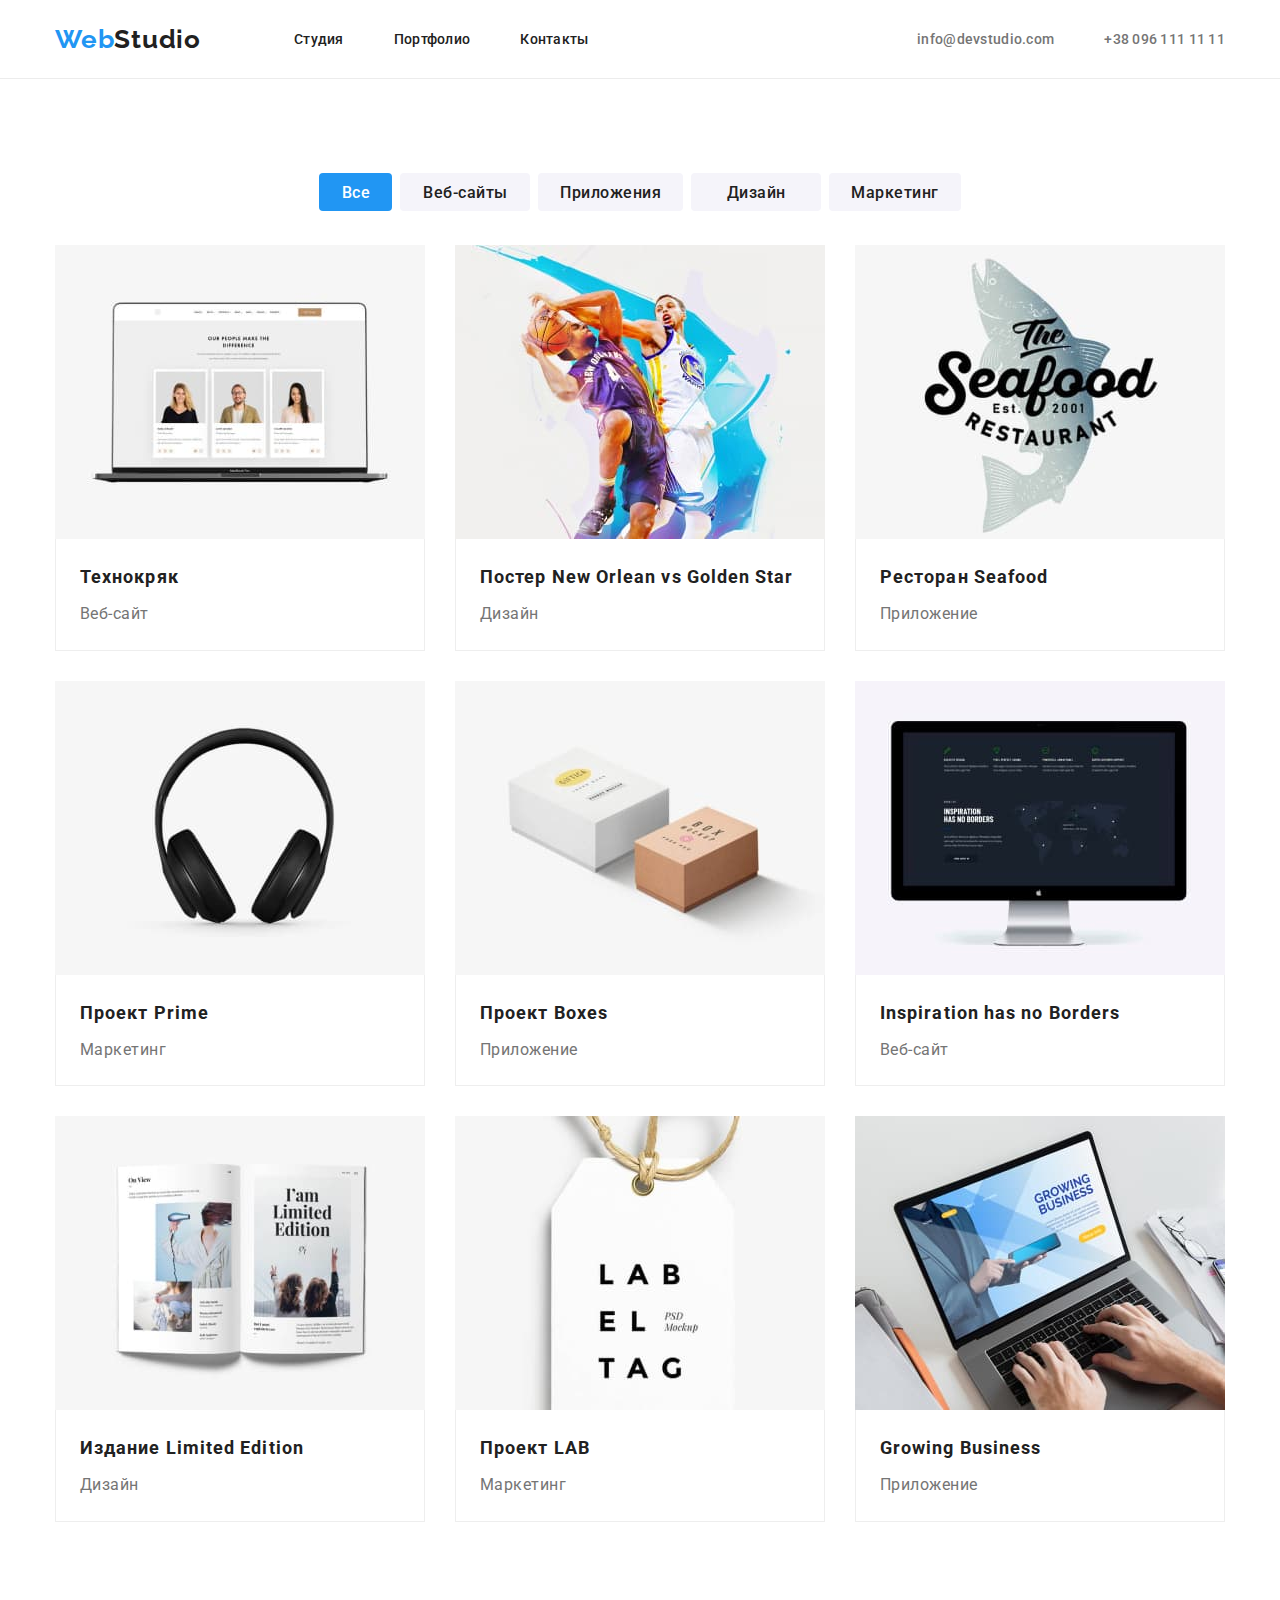
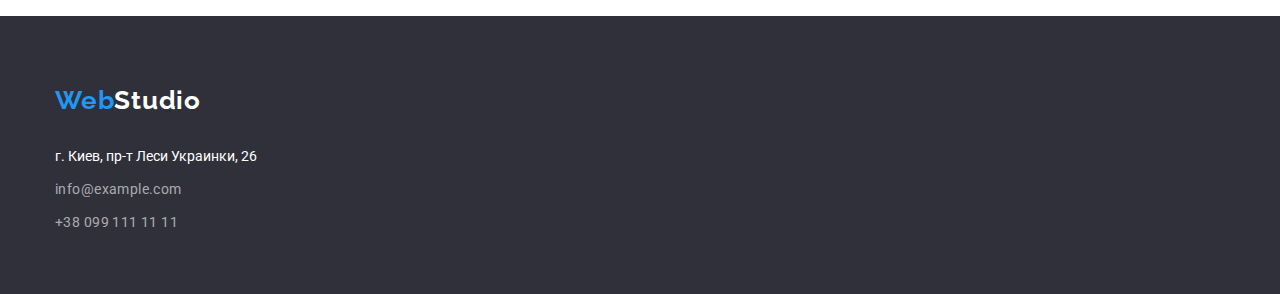
==== portfolio.html @ c6fad5aa "добавляет репозиторий с дз3" ====
<!DOCTYPE html>
<html lang="ru">

<head>
    <meta charset="UTF-8">
    <meta http-equiv="X-UA-Compatible" content="IE=edge">
    <meta name="viewport" content="width=device-width, initial-scale=1.0">
    <title>Portfolio</title>
    <link rel="preconnect" href="https://fonts.gstatic.com">
    <link href="https://fonts.googleapis.com/css2?family=Raleway:wght@700&family=Roboto:wght@400;500;700;900&display=swap"
        rel="stylesheet">
    <link rel="stylesheet" href="https://cdnjs.cloudflare.com/ajax/libs/modern-normalize/1.0.0/modern-normalize.min.css" />
    <link rel="stylesheet" href="./css/styles.css" />
</head>

<body class="page">
    <header class="header">
        <div class="container">
            <nav class="navigation">
                <a href="" class="logo"><span class="web">Web</span><span class="studio">Studio</span></a>
                <ul class="site-nav">
                    <li class="item"><a href="./index.html">Студия</a></li>
                    <li class="item"><a class="highlighted" href="./portfolio.html">Портфолио</a></li>
                    <li class="item"><a href="">Контакты</a></li>
                </ul>
                <ul class="contacts">
                    <li class="item"><a href="mailto:info@devstudio.com">info@devstudio.com</a></li>
                    <li class="item"><a href="tel:+380961111111">+38 096 111 11 11</a></li>
                </ul>
            </nav>
        </div>
    </header>
    <section class="section">
        <div class="container">
        <h2 class="hidden-section">скрытый заголовок</h2>
            <ul class="buttons-menu">
                <li> <button class="prime-button" class="buttons" type="button">Все</button></li>
                <li> <button class="buttons" type="button">Веб-сайты</button></li>
                <li> <button class="buttons" type="button">Приложения</button></li>
                <li> <button class="buttons" type="button">Дизайн</button></li>
                <li> <button class="buttons" type="button">Маркетинг</button></li>
            </ul>
       <ul class="type-box">
            <li class="type-box-item">
                <img src="./imagen/group.jpg" alt="команда" width="370">
                <div class="type-container">
                    <h3 class="type">Технокряк</h3>
                    <p class="type-develop">Веб-сайт</p>
                </div>
            </li>
            <li class="type-box-item"> 
                <img src="./imagen/project2.jpg" alt="постер" width="370">
                <div class="type-container">
                    <h3 class="type" lang="en">Постер New Orlean vs Golden Star</h3>
                    <p class="type-develop">Дизайн</p>
                </div>
            </li>
            <li class="type-box-item">
                <img src="./imagen/project3.jpg" alt="логотип" width="370">
                <div class="type-container">
                    <h3 class="type" lang="en">Ресторан Seafood</h3>
                    <p class="type-develop">Приложение</p>
                </div>
            </li>
            <li class="type-box-item">
                <img src="./imagen/project4.jpg" alt="наушники" width="370">
                <div class="type-container">
                    <h3 class="type" lang="en">Проект Prime</h3>
                    <p class="type-develop">Маркетинг</p>
                </div>
            </li>
            <li class="type-box-item">
                <img src="./imagen/project5.jpg" alt="коробки" width="370">
                <div class="type-container">
                    <h3 class="type" lang="en">Проект Boxes</h3>
                    <p class="type-develop">Приложение</p>
                </div>
            </li>
            <li class="type-box-item">
                <img src="./imagen/project6.jpg" alt="монитор" width="370">
                <div class="type-container">
                    <h3 class="type" lang="en">Inspiration has no Borders</h3>
                    <p class="type-develop">Веб-сайт</p>
                </div>
            </li>
            <li class="type-box-item">
                <img src="./imagen/project7.jpg" alt="книга" width="370">
                <div class="type-container">
                    <h3 class="type" lang="en">Издание Limited Edition</h3>
                    <p class="type-develop">Дизайн</p>
                </div>
            </li>
            <li class="type-box-item">
                <img src="./imagen/project8.jpg" alt="лейб" width="370">
                <div class="type-container">
                    <h3 class="type" lang="en">Проект LAB</h3>
                    <p class="type-develop">Маркетинг</p>
                </div>
            </li>
            <li class="type-box-item">
                <img src="./imagen/project9.jpg" alt="ноутбук" width="370">
                <div class="type-container">
                    <h3 class="type" lang="en">Growing Business</h3>
                    <p class="type-develop">Приложение</p>
                </div>
            </li>
       </ul>
       </div>
   </section>
    <footer class="footer">
        <div class="container">
        <a class="logo" href=""><span class="web">Web</span><span class="studio-footer">Studio</span></a>
        <address class="street">
            <p class="location">г. Киев, пр-т Леси Украинки, 26</p>
            <ul class="contact-footer">
                <li class="footer-link"> <a href="mailto:info@example.com">info@example.com</a></li>
                <li class="footer-link"> <a href="tel:+380991111111">+38 099 111 11 11</a></li>
            </ul>
        </address>
        </div>
    </footer>

</body> 
</html>
---- css/styles.css ----
:root {
  --primary-text-color: rgba(117, 117, 117, 1);
  --title-text-color: rgba(33, 33, 33, 1);
  --accent-color: rgba(33, 150, 243, 1);
  --white-color: rgba(255, 255, 255, 1);
  --secondary-background-color: rgba(47, 48, 58, 1);
  --team-color: rgba(245, 244, 250, 1);
  --line-color: rgba(236, 236, 236, 1);
  --hover-color: rgba(24, 140, 232, 1);
  --border-color: rgba(238, 238, 238, 1);
  --card-set-gap: 30px;
}
/* цвет основного текста rgba(117, 117, 117, 1) */
/* вторичный цвет текста #212121 */
/* белый #FFFFFF; */
/* акцент #2196F3; */
/* вторичный цвет фона #F5F4FA; #2F303A; */

.page {
  font-family: Roboto, sans-serif;
  color: var(--primary-text-color);
  background-color: var(--white-color);
  margin: 0;
}
ul {
  padding: 0;
  margin: 0;
  list-style: none;
}
a {
  text-decoration: none;
}
h2 {
  margin: 0;
  padding: 0;
}
p {
  display: inline-block;
  margin: 0;
}
/*  ЛОГОТИП */
.logo {
  margin-right: 93px;
  font-family: raleway;
  font-size: 26px;
  font-weight: 700;
  line-height: 1.9;
  letter-spacing: 0.03em;
}
.logo .web {
  color: var(--accent-color);
}
.logo .studio {
  color: var(--title-text-color);
}
.studio-footer {
  color: var(--white-color);
}
/* НАВИГАЦИЯ */
.site-nav a {
  display: block;
  display: flex;
  padding-top: 32px;
  padding-bottom: 31px;

  color: var(--title-text-color);
  font-size: 14px;
  font-weight: 500;
  line-height: 1.1;
  letter-spacing: 0.02em;
}
.site-nav a:hover,
.site-nav a:focus,
.site-nav a:active {
  color: var(--accent-color);
}
.highlighted:visited {
  color: var(--accent-color);
}

/* ГЕРОЙ */
.hero {
  background-color: var(--secondary-background-color);
  text-align: center;
}
.hero-title {
  margin-top: 0;
  margin-bottom: var(--card-set-gap);
  color: var(--white-color);
  font-size: 44px;
  font-weight: 900;
  line-height: 1.4;
  letter-spacing: 0.06em;
  text-transform: uppercase;
}

/* КНОПКА ГЕРОЙ */
.hero-button {
  border-radius: 4px;
  padding: 10px 32px;
  display: inline-block;
  min-width: 200px;
  height: 50px;
  color: var(--white-color);
  background-color: var(--accent-color);
  font-weight: 700;
  font-size: 16px;
  line-height: 1.9;
  letter-spacing: 0.06em;
  text-align: center;
  border: none;
}
.hero-button:hover,
.hero-button:focus {
  cursor: pointer;
  background-color: var(--hover-color);
}
/* КОНТЕНТ */
.feature-list-title {
  margin: 0;
  padding: 0;
  color: var(--title-text-color);
  font-size: 14px;
  font-weight: 700;
  line-height: 1.1;
  letter-spacing: 0.03em;
  text-transform: uppercase;
}
.feature-list-text {
  font-size: 14px;
  line-height: 1.7;
  letter-spacing: 0.03em;
}
.team-section {
  background-color: var(--team-color);
}
.section-title {
  color: var(--title-text-color);
  font-size: 36px;
  font-weight: 700;
  line-height: 1.2;
  letter-spacing: 0.03em;
  text-align: center;
}
.name {
  color: var(--title-text-color);
  font-size: 16px;
  font-weight: 500;
  line-height: 1.2;
  letter-spacing: 0.03em;
}
.profession {
  font-size: 16px;
  line-height: 1.2;
  letter-spacing: 0.03em;
}
/* КНОПКИ */
.buttons {
  min-width: 130px;
  min-height: 38px;
  display: inline-block;
  padding: 6px 22px;
  border-radius: 4px;
  text-align: center;
  background-color: var(--team-color);
  color: var(--title-text-color);
  font-size: 16px;
  font-weight: 500;
  line-height: 1.6;
  letter-spacing: 0.03em;
  filter: var(--accent-color);
  font-family: inherit;
  border: none;
}
.buttons:hover,
.buttons:focus {
  background-color: var(--accent-color);
  color: var(--white-color);
  cursor: pointer;
}

.prime-button {
  min-width: 73px;
  min-height: 38px;
  display: inline-block;
  padding: 6px 22px;
  border-radius: 4px;
  text-align: center;
  background-color: var(--accent-color);
  color: var(--white-color);
  font-size: 16px;
  font-weight: 500;
  line-height: 1.6;
  letter-spacing: 0.03em;
  border: none;
}

/* КОНТАКТИ */
.contacts a {
  display: block;
  display: flex;
  padding-top: 32px;
  padding-bottom: 31px;
  color: var(--primary-text-color);
  font-size: 14px;
  font-weight: 500;
  line-height: 1.1;
  letter-spacing: 0.02em;
}
.contacts a:hover,
.contacts a:focus {
  color: var(--accent-color);
}
/* ФУТЕР */
.footer {
  background-color: var(--secondary-background-color);
}
.contact-footer a {
  color: rgba(255, 255, 255, 0.6);
  line-height: 1.7;
  letter-spacing: 0.03em;
}
.contact-footer a:hover,
.contact-footer a:focus {
  color: var(--accent-color);
}
.street {
  font-style: normal;
  font-size: 14px;
  color: var(--white-color);
  line-height: 1.7;
  margin-top: 20px;
}

/* РАЗРАБОТКА */
.type {
  color: var(--title-text-color);
  font-weight: 700;
  font-size: 18px;
  line-height: 2;
  letter-spacing: 0.06em;
}

.type-develop {
  font-size: 16px;
  line-height: 1.9;
  letter-spacing: 0.03em;
  color: var(--primary-text-color);
}

/* СТИЛИЗАЦИЯ ГЕОММЕТРИИ САЙТА */
html {
  box-sizing: border-box;
}
*,
*::before,
*::after {
  box-sizing: inherit;
}
/* КОНТЕЙНЕР */
.container {
  width: 1200px;
  padding-left: 15px;
  padding-right: 15px;
  margin: 0 auto;
}
/* ГЕРОЙ */
.hero-section {
  padding-top: 200px;
  padding-bottom: 200px;
}
/* СКРЫТЫЕ СЕКЦИИ */
.hidden-section {
  position: absolute;
  width: 1px;
  height: 1px;
  margin: -1px;
  border: 0;
  padding: 0;
  clip: rect(0 0 0 0);
  overflow: hidden;
}
/* ШАПКА */
.header {
  border-bottom: 1px solid;
  border-color: var(--line-color);
}
.site-nav {
  display: flex;
}
.site-nav .item:not(:last-child) {
  margin-right: 50px;
}
.contacts {
  display: flex;
  margin-left: auto;
}
.contacts .item:not(:last-child) {
  margin-right: 50px;
}
.navigation {
  display: flex;
  align-items: center;
}

/* КОНТЕНТ */
.feature-section {
  display: flex;
  align-items: center;
}
.feature-list-title {
  margin-bottom: 10px;
}
.feature:not(:last-child) {
  margin-right: var(--card-set-gap);
}
/* НАШИ РАБОТЫ */
.section-work {
  padding-bottom: 94px;
  display: flex;
  flex-wrap: wrap;
}

.section-title {
  text-align: center;
  margin-bottom: 50px;
}
.our-work {
  display: flex;
}
.work:not(:last-child) {
  margin-right: var(--card-set-gap);
}
/* КАРТОЧКИ */
.team-section-item > img {
  display: block;
  max-width: 100%;
  height: auto;
}
.team-box {
  display: flex;
}
.team-box > li {
  background: var(--white-color);
  width: 270px;
  box-shadow: 0px 1px 3px rgba(0, 0, 0, 0.12), 0px 1px 1px rgba(0, 0, 0, 0.14),
    0px 2px 1px rgba(0, 0, 0, 0.2);
  border-radius: 0px 0px 4px 4px;
}
.team-section-item {
  margin-bottom: 10px;
  text-align: center;
}
.team-section-item:not(:last-child) {
  margin-right: var(--card-set-gap);
}
.profession {
  margin-bottom: var(--card-set-gap);
}
/* СЕКЦИИ */
.section {
  padding-top: 94px;
  padding-bottom: 94px;
}

/* КНОПКИ */
.buttons-menu {
  display: flex;
  justify-content: center;
  margin-bottom: 34px;
}
.buttons-menu li:not(:last-child) {
  margin-right: 8px;
}
/* КАРТОЧКИ РАЗРАБОТОК */

.type-container {
  display: block;
  background-color: var(--white-color);
  width: 370px;
  border: 1px solid;
  color: var(--border-color);
  border-width: 0 1px 1px 1px;
  padding-left: 24px;
  padding-top: 20px;
}
.type-box {
  display: block;
  display: flex;
  flex-wrap: wrap;
}
.type-box-item img {
  display: block;
  max-width: 100%;
  height: auto;
}

.type-box-item {
  display: block;
  background-color: var(--white-color);
  max-width: 100%;
}
.type-box-item {
  flex-basis: calc((100% - 60px) / 3);
}
.type-box-item:not(:nth-child(3n)) {
  margin-right: 30px;
}

.type-box-item:not(:nth-last-child(-n +3)) {
  margin-bottom: 30px;
}
.type-box-item .type {
  margin-top: 0;
  margin-bottom: 4px;
}
.type-develop {
  margin-bottom: 20px;
}

/* ФУТЕР */
.footer {
  padding-top: 60px;
  padding-bottom: 60px;
}
.footer .logo {
  margin-bottom: 20px;
}
.location {
  margin-bottom: 9px;
}
.footer-link:not(:last-child) {
  margin-bottom: 9px;
}
.street > .location {
  margin-bottom: 9px;
}
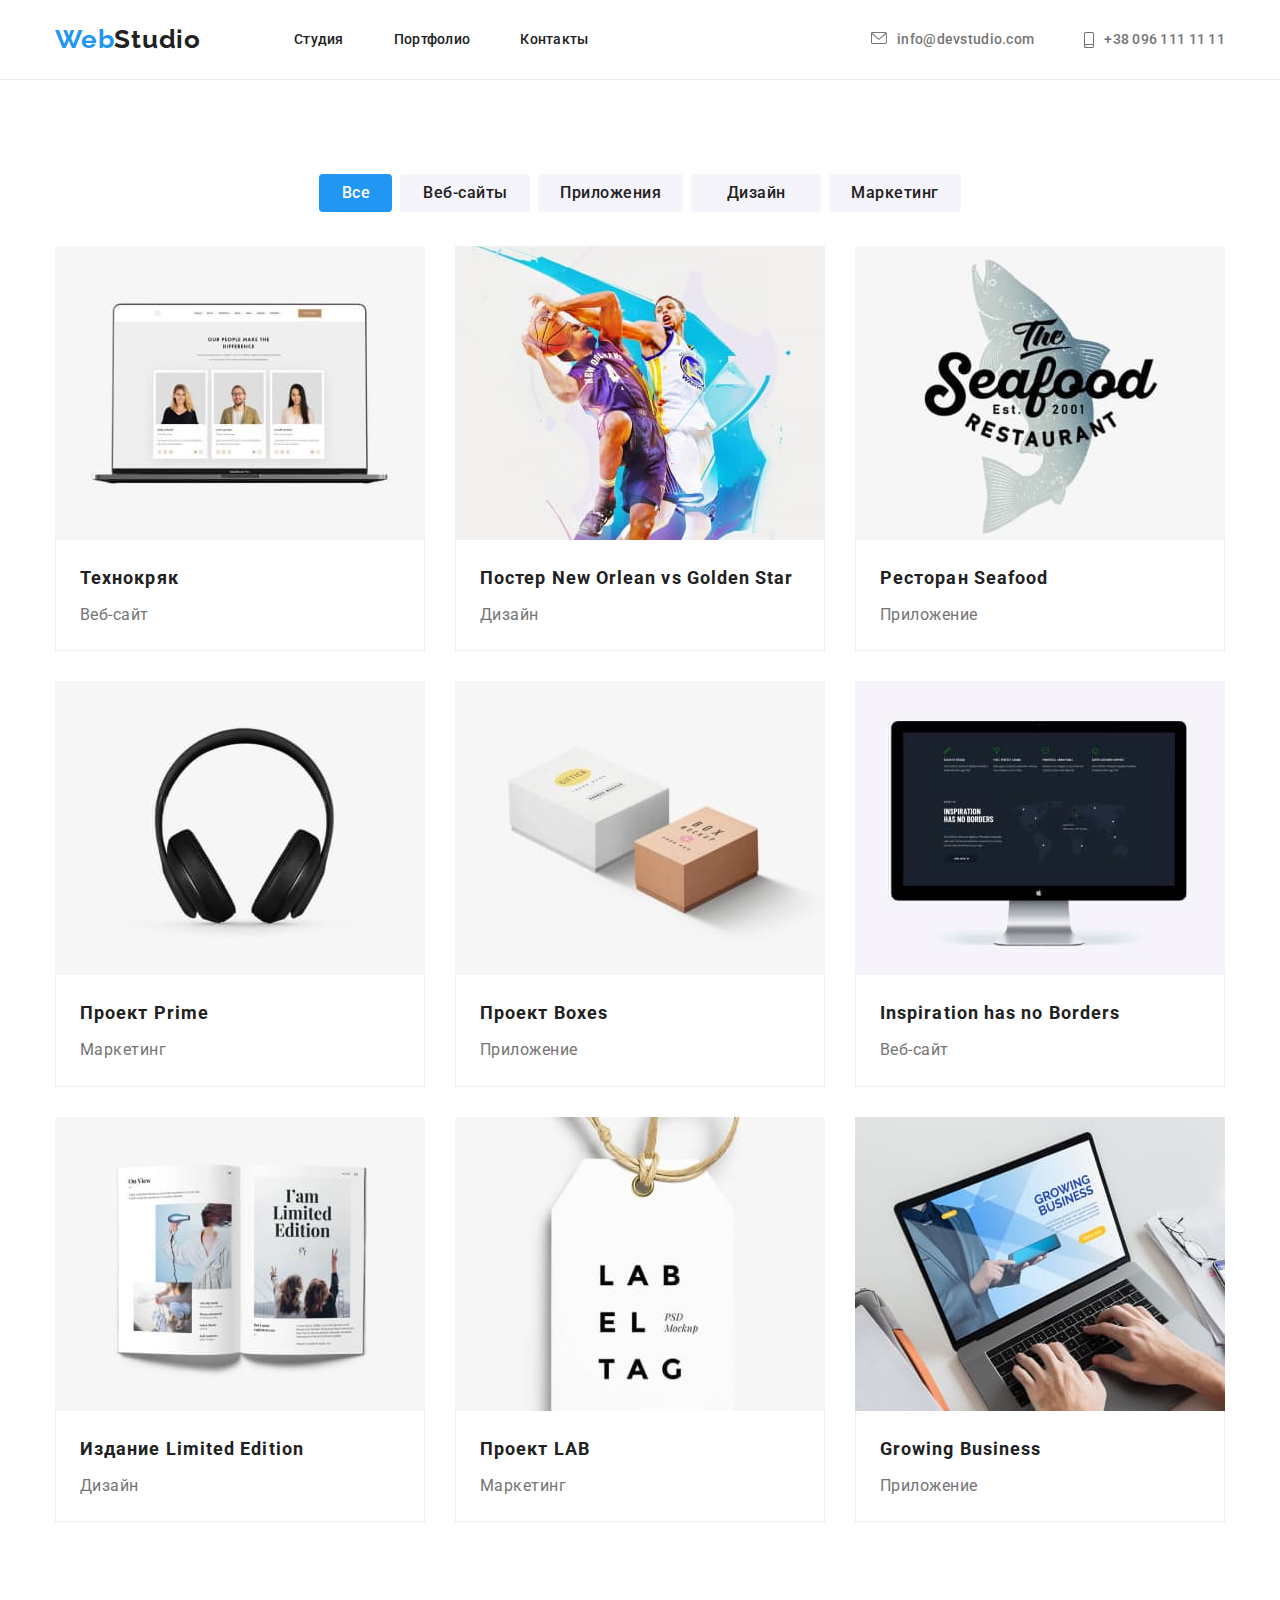
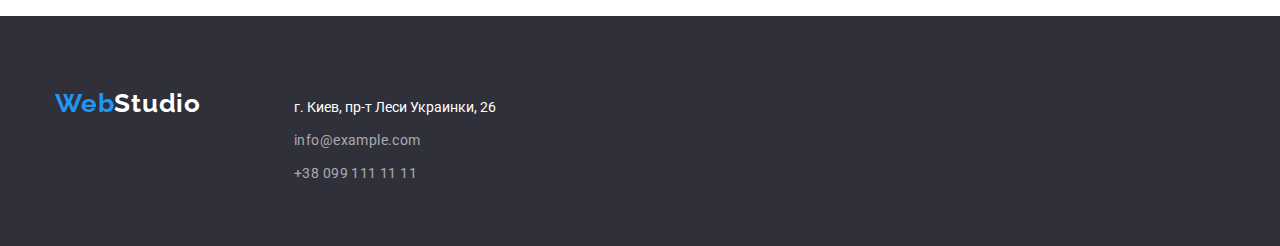
==== commit 2eb3c525: "добавляет иконки и позиционирует" ====
--- a/portfolio.html
+++ b/portfolio.html
@@ -24,8 +24,18 @@
                     <li class="item"><a href="">Контакты</a></li>
                 </ul>
                 <ul class="contacts">
-                    <li class="item"><a href="mailto:info@devstudio.com">info@devstudio.com</a></li>
-                    <li class="item"><a href="tel:+380961111111">+38 096 111 11 11</a></li>
+                    <li class="item item-link">
+                        <a href="mailto:info@devstudio.com">
+                            <svg class="mail-icon">
+                                <use href="./imagen/icon/symbol-defs.svg#icon-envelope"></use>
+                            </svg>info@devstudio.com</a>
+                    </li>
+                    <li class="item item-link">
+                        <a href="tel:+380961111111">
+                            <svg class="phone-icon">
+                                <use href="./imagen/icon/symbol-defs.svg#icon-smartphone"></use>
+                            </svg> +38 096 111 11 11</a>
+                    </li>
                 </ul>
             </nav>
         </div>
@@ -42,67 +52,85 @@
             </ul>
        <ul class="type-box">
             <li class="type-box-item">
+                <a href="">
                 <img src="./imagen/group.jpg" alt="команда" width="370">
                 <div class="type-container">
                     <h3 class="type">Технокряк</h3>
                     <p class="type-develop">Веб-сайт</p>
                 </div>
+                </a>
             </li>
             <li class="type-box-item"> 
+                <a href="">
                 <img src="./imagen/project2.jpg" alt="постер" width="370">
                 <div class="type-container">
                     <h3 class="type" lang="en">Постер New Orlean vs Golden Star</h3>
                     <p class="type-develop">Дизайн</p>
                 </div>
+                </a>
             </li>
             <li class="type-box-item">
+                <a href="">
                 <img src="./imagen/project3.jpg" alt="логотип" width="370">
                 <div class="type-container">
                     <h3 class="type" lang="en">Ресторан Seafood</h3>
                     <p class="type-develop">Приложение</p>
                 </div>
+                </a>
             </li>
             <li class="type-box-item">
+                <a href="">
                 <img src="./imagen/project4.jpg" alt="наушники" width="370">
                 <div class="type-container">
                     <h3 class="type" lang="en">Проект Prime</h3>
                     <p class="type-develop">Маркетинг</p>
                 </div>
+                </a>
             </li>
             <li class="type-box-item">
+                <a href="">
                 <img src="./imagen/project5.jpg" alt="коробки" width="370">
                 <div class="type-container">
                     <h3 class="type" lang="en">Проект Boxes</h3>
                     <p class="type-develop">Приложение</p>
                 </div>
+                </a>
             </li>
             <li class="type-box-item">
+                <a href="">
                 <img src="./imagen/project6.jpg" alt="монитор" width="370">
                 <div class="type-container">
                     <h3 class="type" lang="en">Inspiration has no Borders</h3>
                     <p class="type-develop">Веб-сайт</p>
                 </div>
+                </a>
             </li>
             <li class="type-box-item">
+                <a href="">
                 <img src="./imagen/project7.jpg" alt="книга" width="370">
                 <div class="type-container">
                     <h3 class="type" lang="en">Издание Limited Edition</h3>
                     <p class="type-develop">Дизайн</p>
                 </div>
+                </a>
             </li>
             <li class="type-box-item">
+                <a href="">
                 <img src="./imagen/project8.jpg" alt="лейб" width="370">
                 <div class="type-container">
                     <h3 class="type" lang="en">Проект LAB</h3>
                     <p class="type-develop">Маркетинг</p>
                 </div>
+                </a>
             </li>
             <li class="type-box-item">
+                <a href="">
                 <img src="./imagen/project9.jpg" alt="ноутбук" width="370">
                 <div class="type-container">
                     <h3 class="type" lang="en">Growing Business</h3>
                     <p class="type-develop">Приложение</p>
                 </div>
+                </a>
             </li>
        </ul>
        </div>
--- a/css/styles.css
+++ b/css/styles.css
@@ -8,6 +8,9 @@
   --line-color: rgba(236, 236, 236, 1);
   --hover-color: rgba(24, 140, 232, 1);
   --border-color: rgba(238, 238, 238, 1);
+  --bg-hero-color: rgba(196, 196, 196, 1);
+  --bg-hero-gradient: rgba(47, 48, 58, 0.4);
+  --icon-color: rgba(175, 177, 184, 1);
   --card-set-gap: 30px;
 }
 /* цвет основного текста rgba(117, 117, 117, 1) */
@@ -80,8 +83,15 @@
 
 /* ГЕРОЙ */
 .hero {
-  background-color: var(--secondary-background-color);
-  text-align: center;
+  min-width: 1600px;
+  height: 600px;
+  background-color: var(--bg-hero-gradient);
+  background-image: linear-gradient(to right, rgba(47, 58, 57, 0.4), rgba(47, 48, 58, 0.4)), url(../imagen/imghero.jpg);
+  text-align: center;
+  background-repeat: no-repeat;
+  background-position: center;
+  background-size: auto;
+
 }
 .hero-title {
   margin-top: 0;
@@ -177,6 +187,9 @@
   background-color: var(--accent-color);
   color: var(--white-color);
   cursor: pointer;
+  box-shadow: 0px 1px 3px rgba(0, 0, 0, 0.12), 0px 1px 1px rgba(0, 0, 0, 0.14),
+    0px 2px 1px rgba(0, 0, 0, 0.2);
+  border-radius: 0px 0px 4px 4px;
 }
 
 .prime-button {
@@ -193,6 +206,12 @@
   line-height: 1.6;
   letter-spacing: 0.03em;
   border: none;
+}
+.prime-button:hover,
+.prime-button:focus{
+box-shadow: 0px 1px 3px rgba(0, 0, 0, 0.12), 0px 1px 1px rgba(0, 0, 0, 0.14),
+    0px 2px 1px rgba(0, 0, 0, 0.2);
+  border-radius: 0px 0px 4px 4px;
 }
 
 /* КОНТАКТИ */
@@ -355,7 +374,7 @@
   margin-right: var(--card-set-gap);
 }
 .profession {
-  margin-bottom: var(--card-set-gap);
+  margin-bottom: 16px;
 }
 /* СЕКЦИИ */
 .section {
@@ -403,6 +422,13 @@
 .type-box-item {
   flex-basis: calc((100% - 60px) / 3);
 }
+
+.type-box-item:hover,
+.type-box-item:focus {
+box-shadow: 0px 1px 3px rgba(0, 0, 0, 0.12), 0px 1px 1px rgba(0, 0, 0, 0.14),
+    0px 2px 1px rgba(0, 0, 0, 0.2);
+  border-radius: 0px 0px 4px 4px;
+}
 .type-box-item:not(:nth-child(3n)) {
   margin-right: 30px;
 }
@@ -435,3 +461,109 @@
 .street > .location {
   margin-bottom: 9px;
 }
+
+/* СТИЛИЗАЦИЯ ИЗОБРАЖЕНИЙ И ИКОНОК */
+
+/* ИКОНКИ КОНТАКТОВ ХЕДЕРА */
+ .mail-icon {
+  width: 16px;
+  height: 12px;
+  margin-right: 10px;
+  fill: currentColor;
+} 
+.phone-icon {
+  width: 10px;
+  height: 16px;
+  margin-right: 10px;
+  fill: currentColor;
+}
+/* ИКОНКИ СЕКЦИИ ПРЕИМУЩЕСТВА */
+.feature-icon {
+  display: flex;
+  background-repeat: no-repeat;
+  background-position: 50% 50%;
+  background-color: var(--team-color);
+  content: "";
+  justify-content: center;
+  align-items: center;
+  width: 270px;
+  height: 120px;
+  border-radius: 4px;
+  margin-bottom: 30px;
+}
+
+
+/* ИКОНКИ КАРТОЧЕК */
+.team-icon{
+display: flex;
+justify-content: center;
+padding-bottom: var(--card-set-gap); 
+}
+.team-icon-item {
+  display: flex;
+  background-repeat: no-repeat;
+  justify-content: center;
+  align-items: center;
+   width: 44px;
+  height: 44px;
+  border-radius: 50%;
+  stroke: var(--icon-color);
+}
+.team-link{
+  min-width: 100%;
+  display: inline-block;
+  fill: var(--icon-color);
+  
+}
+.team-link:hover,
+.team-link:focus {
+  border-radius: 50%;
+  fill: var(--white-color);
+  stroke: var(--white-color);
+
+}
+.team-icon-item:hover,
+.team-icon-item:focus {
+  border-radius: 50%;
+  background-color: var(--accent-color);
+  fill: var(--white-color);
+}
+/*  ПОСТОЯННЫЕ КЛИЕНТЫ */
+.client-link {
+  display: inline-flex;
+  justify-content: center;
+  align-items: center;
+  min-width: 100%;
+  border: 1px solid var(--icon-color);
+  border-radius: 4px;
+  width: 170px;
+  height: 92px;
+  fill: var(--icon-color);
+  
+}
+.client-link:hover,
+.client-link:focus {
+  fill: var(--accent-color);
+  border-color: var(--accent-color);
+}
+.clients {
+display: flex;
+justify-content: space-between;
+align-items: center;
+margin-bottom: 0;
+}
+/* ИКОНКИ ФУТЕРА */
+
+.footer .container {
+  display: flex;
+  align-items: baseline;
+}
+
+.ft-box {
+  display: flex;
+  margin-left: 70px;
+}
+
+.conect { 
+  color: var(--white-color);
+}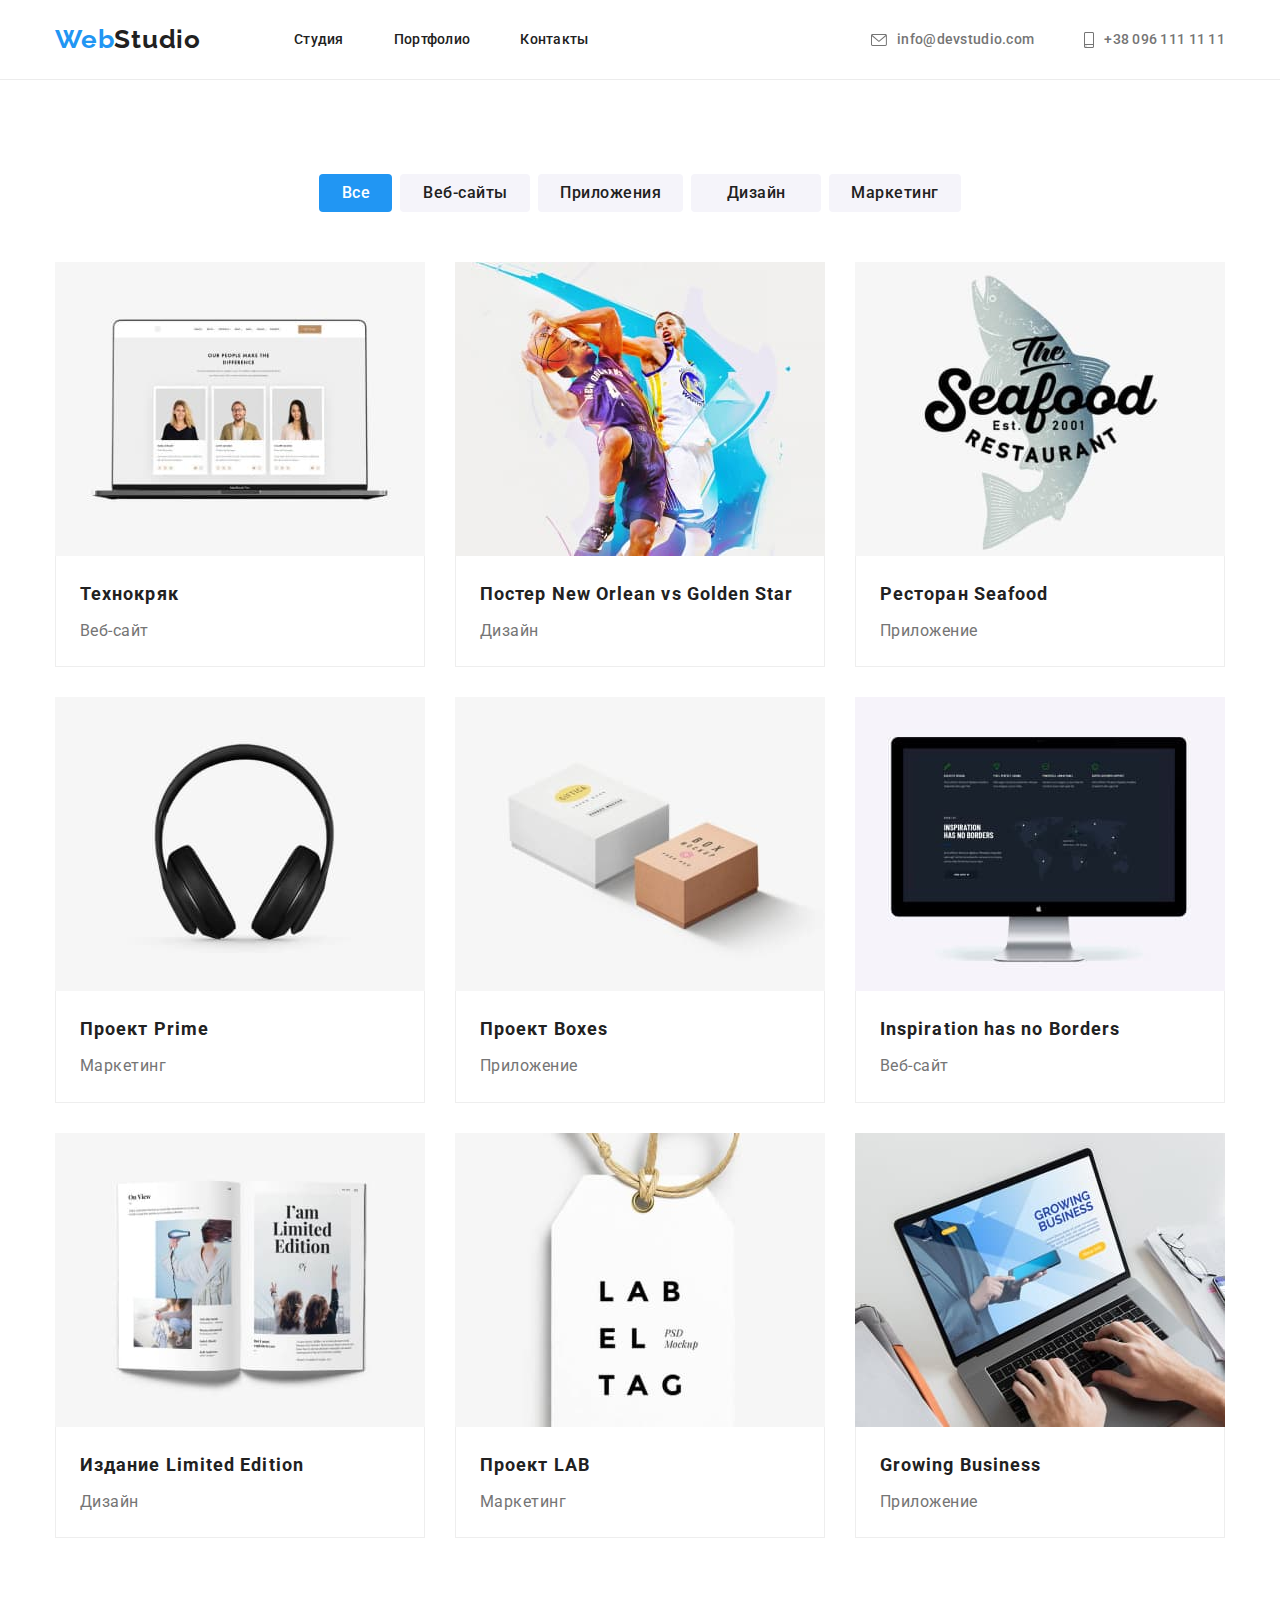
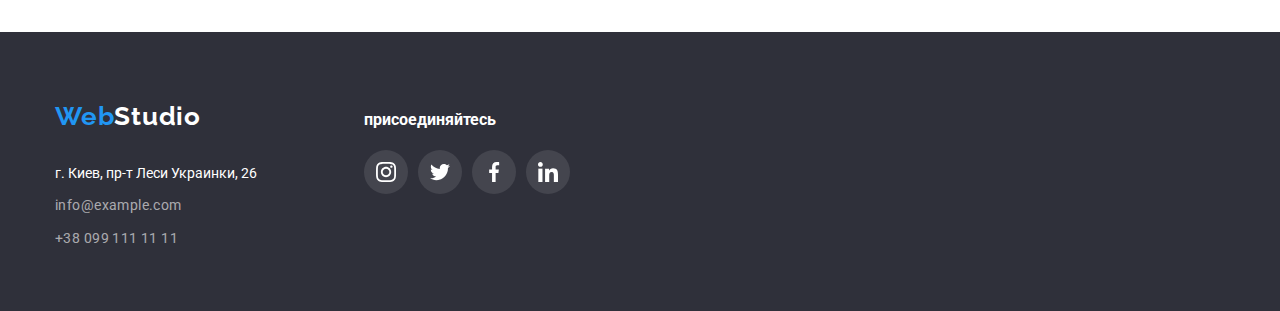
==== commit ad2d7a61: "добавляет стили иконкам" ====
--- a/portfolio.html
+++ b/portfolio.html
@@ -23,6 +23,8 @@
                     <li class="item"><a class="highlighted" href="./portfolio.html">Портфолио</a></li>
                     <li class="item"><a href="">Контакты</a></li>
                 </ul>
+            </nav>
+            <div>
                 <ul class="contacts">
                     <li class="item item-link">
                         <a href="mailto:info@devstudio.com">
@@ -37,7 +39,7 @@
                             </svg> +38 096 111 11 11</a>
                     </li>
                 </ul>
-            </nav>
+            </div>
         </div>
     </header>
     <section class="section">
@@ -52,7 +54,7 @@
             </ul>
        <ul class="type-box">
             <li class="type-box-item">
-                <a href="">
+                <a href="" class="type-link">
                 <img src="./imagen/group.jpg" alt="команда" width="370">
                 <div class="type-container">
                     <h3 class="type">Технокряк</h3>
@@ -137,14 +139,49 @@
    </section>
     <footer class="footer">
         <div class="container">
-        <a class="logo" href=""><span class="web">Web</span><span class="studio-footer">Studio</span></a>
-        <address class="street">
-            <p class="location">г. Киев, пр-т Леси Украинки, 26</p>
-            <ul class="contact-footer">
-                <li class="footer-link"> <a href="mailto:info@example.com">info@example.com</a></li>
-                <li class="footer-link"> <a href="tel:+380991111111">+38 099 111 11 11</a></li>
-            </ul>
-        </address>
+            <div>
+                <a class="logo " href=""><span class="web">Web</span><span class="studio-footer">Studio</span></a>
+                <address class="street">
+                    <p class="location">г. Киев, пр-т Леси Украинки, 26</p>
+                    <ul class="contact-footer">
+                        <li class="footer-link"> <a href="mailto:info@example.com">info@example.com</a></li>
+                        <li class="footer-link"> <a href="tel:+380991111111">+38 099 111 11 11</a></li>
+                    </ul>
+                </address>
+            </div>
+            <div class="ft-box">
+                <b class="conect">присоединяйтесь</b>
+                <ul class="ft-icon-item">
+                    <li class="footer-icon">
+                        <a href="" class="ft-link">
+                            <svg class="" width="20" height="20">
+                                <use href="./imagen/icon/symbol-defs.svg#icon-instagram"></use>
+                            </svg>
+                        </a>
+                    </li>
+                    <li class="footer-icon">
+                        <a href="" class="ft-link">
+                            <svg width="20" height="20">
+                                <use href="./imagen/icon/symbol-defs.svg#icon-twitter"></use>
+                            </svg>
+                        </a>
+                    </li>
+                    <li class="footer-icon">
+                        <a href="" class="ft-link">
+                            <svg width="20" height="20">
+                                <use href="./imagen/icon/symbol-defs.svg#icon-facebook"></use>
+                            </svg>
+                        </a>
+                    </li>
+                    <li class="footer-icon">
+                        <a href="" class="ft-link">
+                            <svg width="20" height="20">
+                                <use href="./imagen/icon/symbol-defs.svg#icon-linkedin"></use>
+                            </svg>
+                        </a>
+                    </li>
+                </ul>
+            </div>
         </div>
     </footer>
 
--- a/css/styles.css
+++ b/css/styles.css
@@ -33,7 +33,7 @@
 a {
   text-decoration: none;
 }
-h2 {
+h1, h2, h3 {
   margin: 0;
   padding: 0;
 }
@@ -72,6 +72,10 @@
   line-height: 1.1;
   letter-spacing: 0.02em;
 }
+.header .container {
+  display: flex;
+  justify-content: space-between;
+}
 .site-nav a:hover,
 .site-nav a:focus,
 .site-nav a:active {
@@ -83,7 +87,7 @@
 
 /* ГЕРОЙ */
 .hero {
-  min-width: 1600px;
+  max-width: 1600px;
   height: 600px;
   background-color: var(--bg-hero-gradient);
   background-image: linear-gradient(to right, rgba(47, 58, 57, 0.4), rgba(47, 48, 58, 0.4)), url(../imagen/imghero.jpg);
@@ -91,7 +95,7 @@
   background-repeat: no-repeat;
   background-position: center;
   background-size: auto;
-
+  margin: 0 auto;
 }
 .hero-title {
   margin-top: 0;
@@ -158,6 +162,7 @@
   font-weight: 500;
   line-height: 1.2;
   letter-spacing: 0.03em;
+  margin-bottom: 10px;
 }
 .profession {
   font-size: 16px;
@@ -216,8 +221,8 @@
 
 /* КОНТАКТИ */
 .contacts a {
-  display: block;
-  display: flex;
+  display: flex;
+  align-items: center;
   padding-top: 32px;
   padding-bottom: 31px;
   color: var(--primary-text-color);
@@ -366,8 +371,11 @@
     0px 2px 1px rgba(0, 0, 0, 0.2);
   border-radius: 0px 0px 4px 4px;
 }
+
+.team-content {
+  padding: 30px 32px;
+}
 .team-section-item {
-  margin-bottom: 10px;
   text-align: center;
 }
 .team-section-item:not(:last-child) {
@@ -386,7 +394,7 @@
 .buttons-menu {
   display: flex;
   justify-content: center;
-  margin-bottom: 34px;
+  margin-bottom: 50px;
 }
 .buttons-menu li:not(:last-child) {
   margin-right: 8px;
@@ -429,6 +437,7 @@
     0px 2px 1px rgba(0, 0, 0, 0.2);
   border-radius: 0px 0px 4px 4px;
 }
+
 .type-box-item:not(:nth-child(3n)) {
   margin-right: 30px;
 }
@@ -480,50 +489,44 @@
 /* ИКОНКИ СЕКЦИИ ПРЕИМУЩЕСТВА */
 .feature-icon {
   display: flex;
-  background-repeat: no-repeat;
-  background-position: 50% 50%;
-  background-color: var(--team-color);
-  content: "";
-  justify-content: center;
-  align-items: center;
   width: 270px;
   height: 120px;
+  background-color: var(--team-color);
+  justify-content: center;
+  align-items: center;
   border-radius: 4px;
   margin-bottom: 30px;
 }
-
+.feature-item {
+  width: 270px;
+  height: 251px;
+}
+.feature-item:not(:last-child) {
+  margin-right: var(--card-set-gap);
+}
 
 /* ИКОНКИ КАРТОЧЕК */
-.team-icon{
-display: flex;
-justify-content: center;
-padding-bottom: var(--card-set-gap); 
-}
-.team-icon-item {
-  display: flex;
-  background-repeat: no-repeat;
+.team-icon {
+display: flex; 
+}
+.team-icon-list:not(:last-child) {
+  margin-right: 10px;
+}
+.team-link{
+  width: 100%;
+  height: 100%;
+  display: inline-block;
+  fill: var(--icon-color);
+  display: flex;
   justify-content: center;
   align-items: center;
-   width: 44px;
+  width: 44px;
   height: 44px;
   border-radius: 50%;
-  stroke: var(--icon-color);
-}
-.team-link{
-  min-width: 100%;
-  display: inline-block;
-  fill: var(--icon-color);
-  
-}
+}
+
 .team-link:hover,
 .team-link:focus {
-  border-radius: 50%;
-  fill: var(--white-color);
-  stroke: var(--white-color);
-
-}
-.team-icon-item:hover,
-.team-icon-item:focus {
   border-radius: 50%;
   background-color: var(--accent-color);
   fill: var(--white-color);
@@ -533,13 +536,15 @@
   display: inline-flex;
   justify-content: center;
   align-items: center;
-  min-width: 100%;
+  width: 100%;
+  height: 100%;
   border: 1px solid var(--icon-color);
   border-radius: 4px;
+  fill: var(--icon-color);
+}
+.client-icon {
   width: 170px;
   height: 92px;
-  fill: var(--icon-color);
-  
 }
 .client-link:hover,
 .client-link:focus {
@@ -560,10 +565,34 @@
 }
 
 .ft-box {
-  display: flex;
   margin-left: 70px;
 }
-
 .conect { 
   color: var(--white-color);
+}
+
+.ft-link { 
+  max-width: 100%;
+  display: inline-block;
+  fill: var(--white-color);
+  background-color: rgba(255, 255, 255, 0.1);
+  display: flex;
+  justify-content: center;
+  align-items: center;
+  width: 44px;
+  height: 44px;
+  border-radius: 50%;
+}
+.ft-link:hover,
+.ft-link:focus {
+  background-color: var(--accent-color);
+}
+.ft-icon-item {
+  margin-top: 20px;
+  display: flex;
+  justify-content: center;
+}
+
+.footer-icon:not(:last-child) {
+  margin-right: 10px;
 }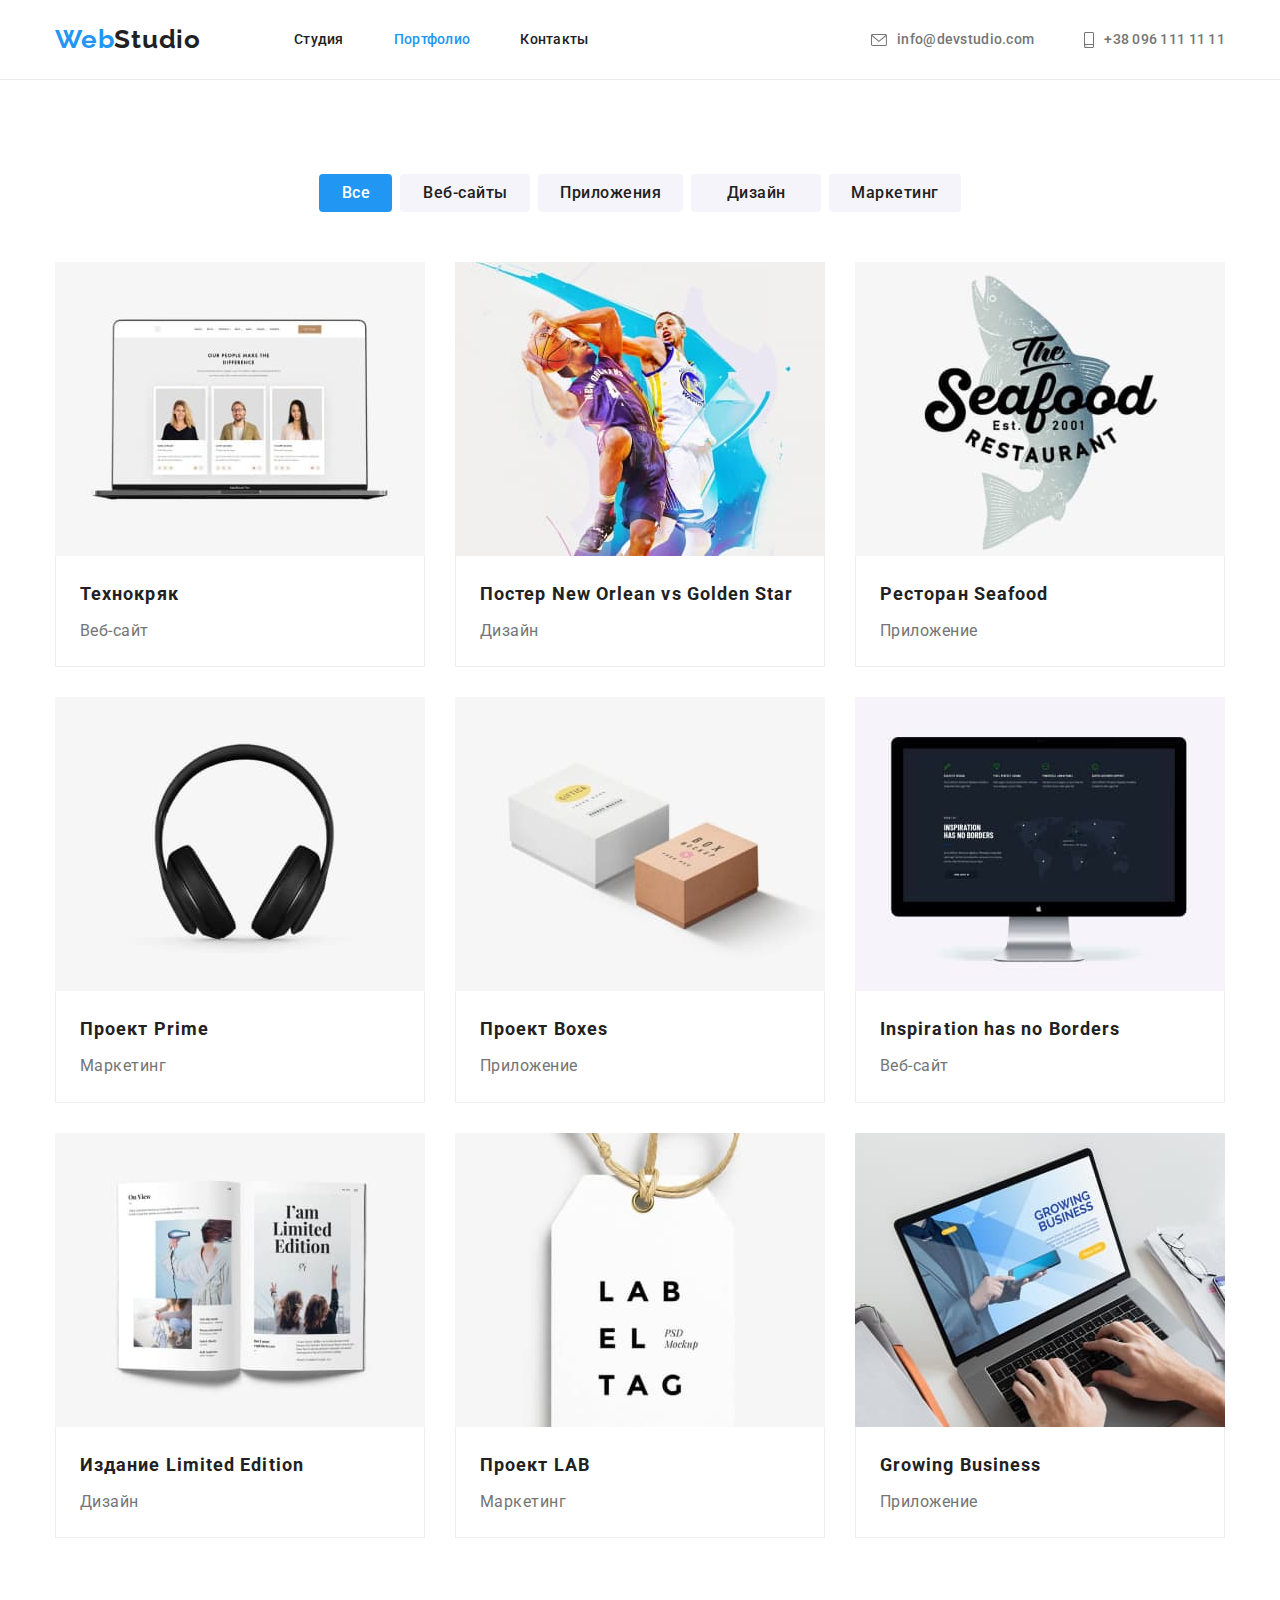
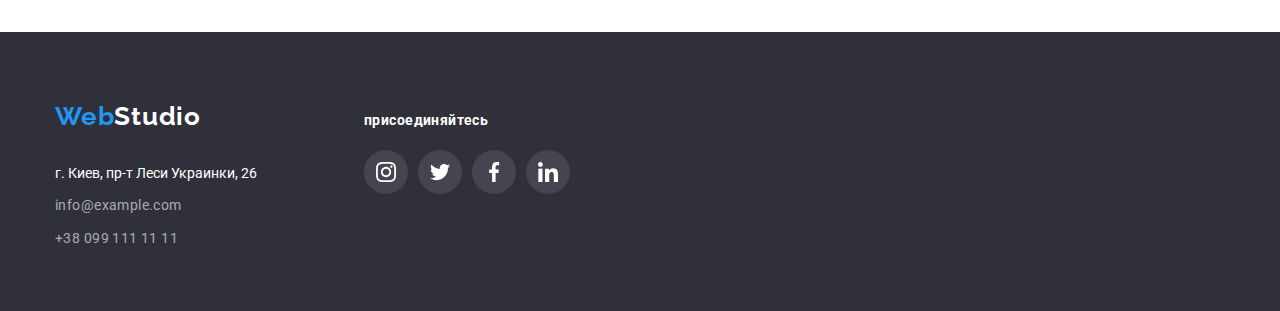
==== commit 40fd223d: "добавляет исправление ошибок" ====
--- a/portfolio.html
+++ b/portfolio.html
@@ -46,7 +46,7 @@
         <div class="container">
         <h2 class="hidden-section">скрытый заголовок</h2>
             <ul class="buttons-menu">
-                <li> <button class="prime-button" class="buttons" type="button">Все</button></li>
+                <li> <button class="prime-button buttons" type="button">Все</button></li>
                 <li> <button class="buttons" type="button">Веб-сайты</button></li>
                 <li> <button class="buttons" type="button">Приложения</button></li>
                 <li> <button class="buttons" type="button">Дизайн</button></li>
@@ -63,7 +63,7 @@
                 </a>
             </li>
             <li class="type-box-item"> 
-                <a href="">
+                <a href="" class="type-link">
                 <img src="./imagen/project2.jpg" alt="постер" width="370">
                 <div class="type-container">
                     <h3 class="type" lang="en">Постер New Orlean vs Golden Star</h3>
@@ -72,7 +72,7 @@
                 </a>
             </li>
             <li class="type-box-item">
-                <a href="">
+                <a href="" class="type-link">
                 <img src="./imagen/project3.jpg" alt="логотип" width="370">
                 <div class="type-container">
                     <h3 class="type" lang="en">Ресторан Seafood</h3>
@@ -81,7 +81,7 @@
                 </a>
             </li>
             <li class="type-box-item">
-                <a href="">
+                <a href="" class="type-link">
                 <img src="./imagen/project4.jpg" alt="наушники" width="370">
                 <div class="type-container">
                     <h3 class="type" lang="en">Проект Prime</h3>
@@ -90,7 +90,7 @@
                 </a>
             </li>
             <li class="type-box-item">
-                <a href="">
+                <a href="" class="type-link">
                 <img src="./imagen/project5.jpg" alt="коробки" width="370">
                 <div class="type-container">
                     <h3 class="type" lang="en">Проект Boxes</h3>
@@ -99,7 +99,7 @@
                 </a>
             </li>
             <li class="type-box-item">
-                <a href="">
+                <a href="" class="type-link">
                 <img src="./imagen/project6.jpg" alt="монитор" width="370">
                 <div class="type-container">
                     <h3 class="type" lang="en">Inspiration has no Borders</h3>
@@ -108,7 +108,7 @@
                 </a>
             </li>
             <li class="type-box-item">
-                <a href="">
+                <a href="" class="type-link">
                 <img src="./imagen/project7.jpg" alt="книга" width="370">
                 <div class="type-container">
                     <h3 class="type" lang="en">Издание Limited Edition</h3>
@@ -117,7 +117,7 @@
                 </a>
             </li>
             <li class="type-box-item">
-                <a href="">
+                <a href="" class="type-link">
                 <img src="./imagen/project8.jpg" alt="лейб" width="370">
                 <div class="type-container">
                     <h3 class="type" lang="en">Проект LAB</h3>
@@ -126,7 +126,7 @@
                 </a>
             </li>
             <li class="type-box-item">
-                <a href="">
+                <a href="" class="type-link">
                 <img src="./imagen/project9.jpg" alt="ноутбук" width="370">
                 <div class="type-container">
                     <h3 class="type" lang="en">Growing Business</h3>
--- a/css/styles.css
+++ b/css/styles.css
@@ -41,6 +41,12 @@
   display: inline-block;
   margin: 0;
 }
+img {
+display: block;
+max-width: 100%;
+height: auto;
+}
+
 /*  ЛОГОТИП */
 .logo {
   margin-right: 93px;
@@ -81,7 +87,7 @@
 .site-nav a:active {
   color: var(--accent-color);
 }
-.highlighted:visited {
+.site-nav .item .highlighted {
   color: var(--accent-color);
 }
 
@@ -96,6 +102,8 @@
   background-position: center;
   background-size: auto;
   margin: 0 auto;
+  padding-top: 200px;
+  padding-bottom: 200px;
 }
 .hero-title {
   margin-top: 0;
@@ -214,6 +222,7 @@
 }
 .prime-button:hover,
 .prime-button:focus{
+  cursor: pointer;
 box-shadow: 0px 1px 3px rgba(0, 0, 0, 0.12), 0px 1px 1px rgba(0, 0, 0, 0.14),
     0px 2px 1px rgba(0, 0, 0, 0.2);
   border-radius: 0px 0px 4px 4px;
@@ -288,11 +297,7 @@
   padding-right: 15px;
   margin: 0 auto;
 }
-/* ГЕРОЙ */
-.hero-section {
-  padding-top: 200px;
-  padding-bottom: 200px;
-}
+
 /* СКРЫТЫЕ СЕКЦИИ */
 .hidden-section {
   position: absolute;
@@ -431,11 +436,14 @@
   flex-basis: calc((100% - 60px) / 3);
 }
 
-.type-box-item:hover,
-.type-box-item:focus {
+.type-box-item a:hover,
+.type-box-item a:focus {
 box-shadow: 0px 1px 3px rgba(0, 0, 0, 0.12), 0px 1px 1px rgba(0, 0, 0, 0.14),
     0px 2px 1px rgba(0, 0, 0, 0.2);
   border-radius: 0px 0px 4px 4px;
+}
+.type-link {
+  display: block;
 }
 
 .type-box-item:not(:nth-child(3n)) {
@@ -568,7 +576,14 @@
   margin-left: 70px;
 }
 .conect { 
+  display: inline-block;
   color: var(--white-color);
+  font-weight: 700;
+  font-size: 14px;
+  letter-spacing: 0.03em;
+  line-height: 1.173;
+  width: 145px;
+  height: 16px;
 }
 
 .ft-link { 
